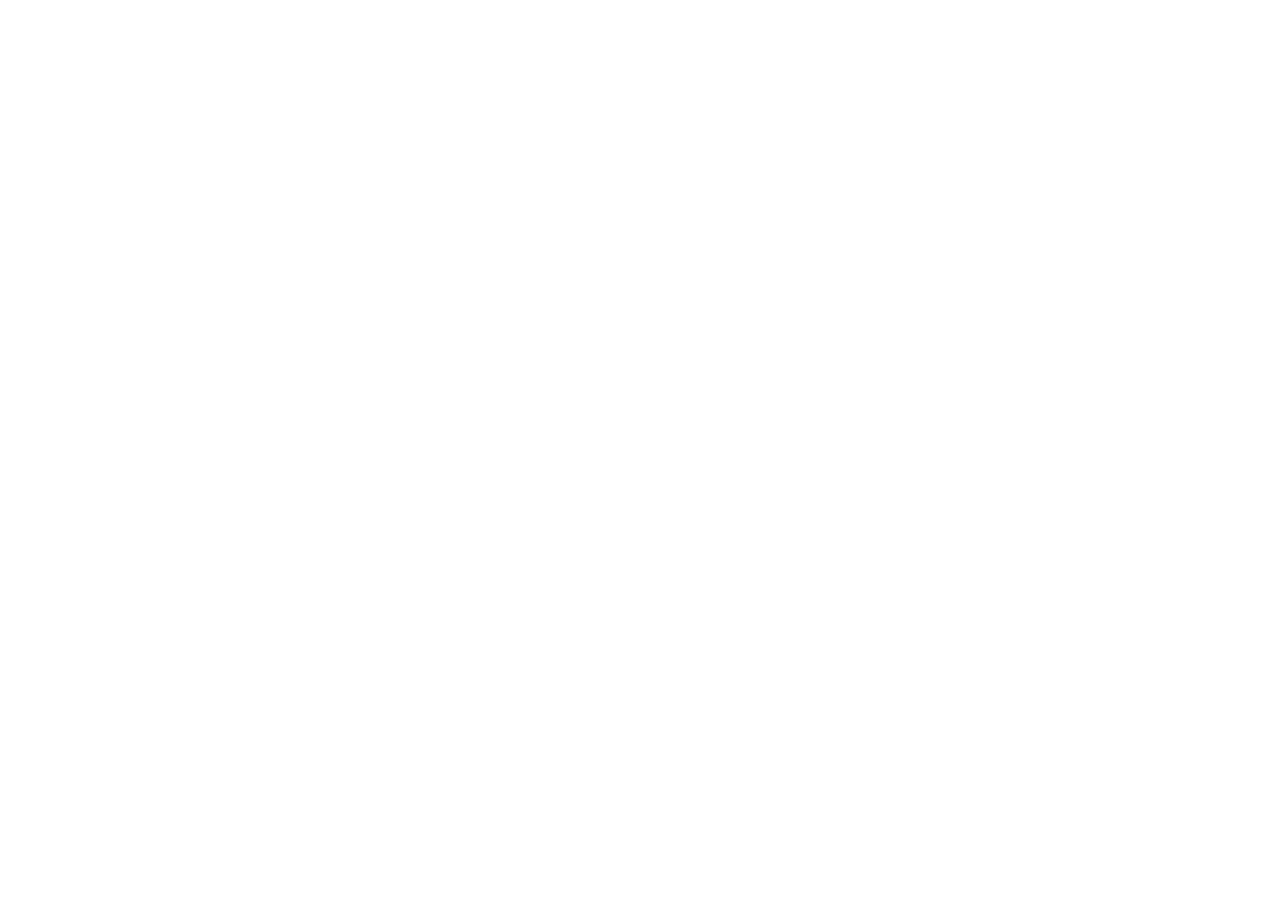
==== index.html @ 332ee427 "first commit" ====
<!DOCTYPE html>
<html lang="pt-BR">
<head>
    <meta charset="UTF-8">
    <meta http-equiv="X-UA-Compatible" content="IE=edge">
    <meta name="viewport" content="width=device-width, initial-scale=1.0">
    <title>Multiverse Spider-Man</title>
</head>
<body>
    
</body>
</html>
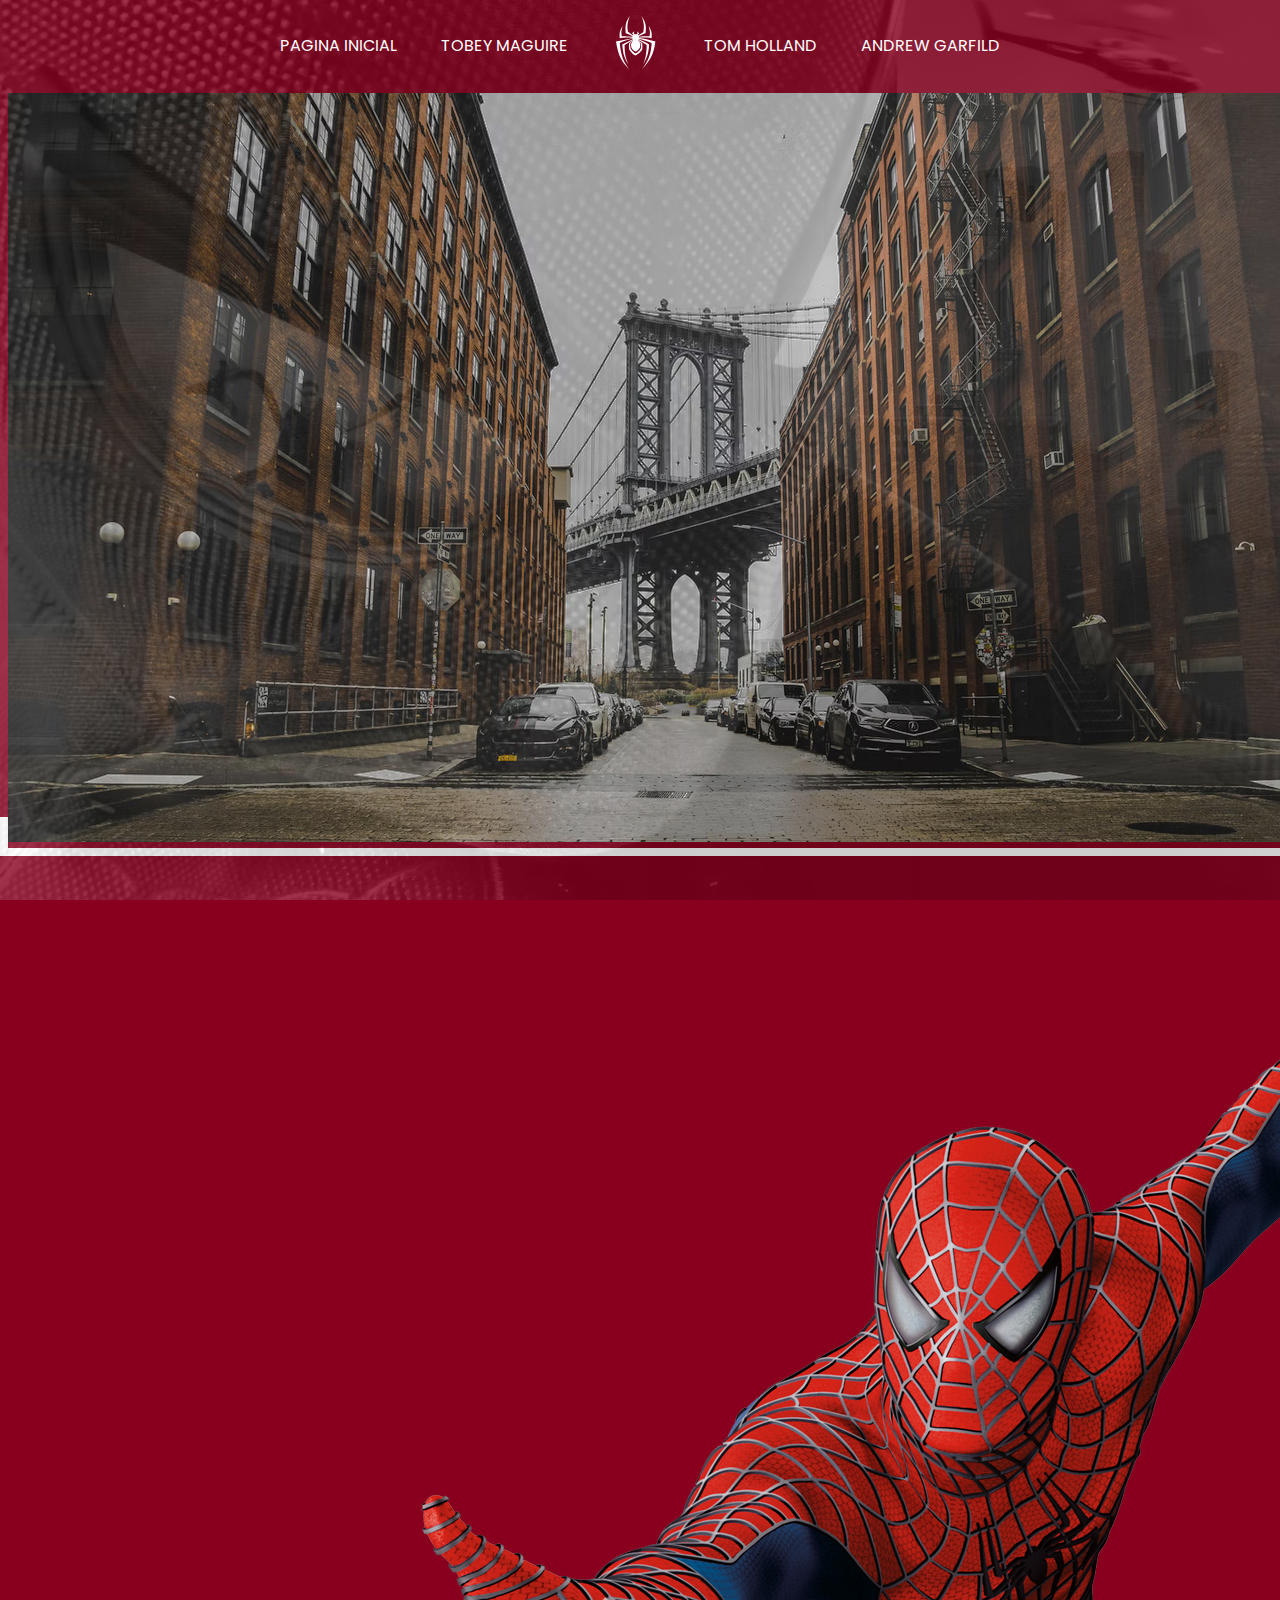
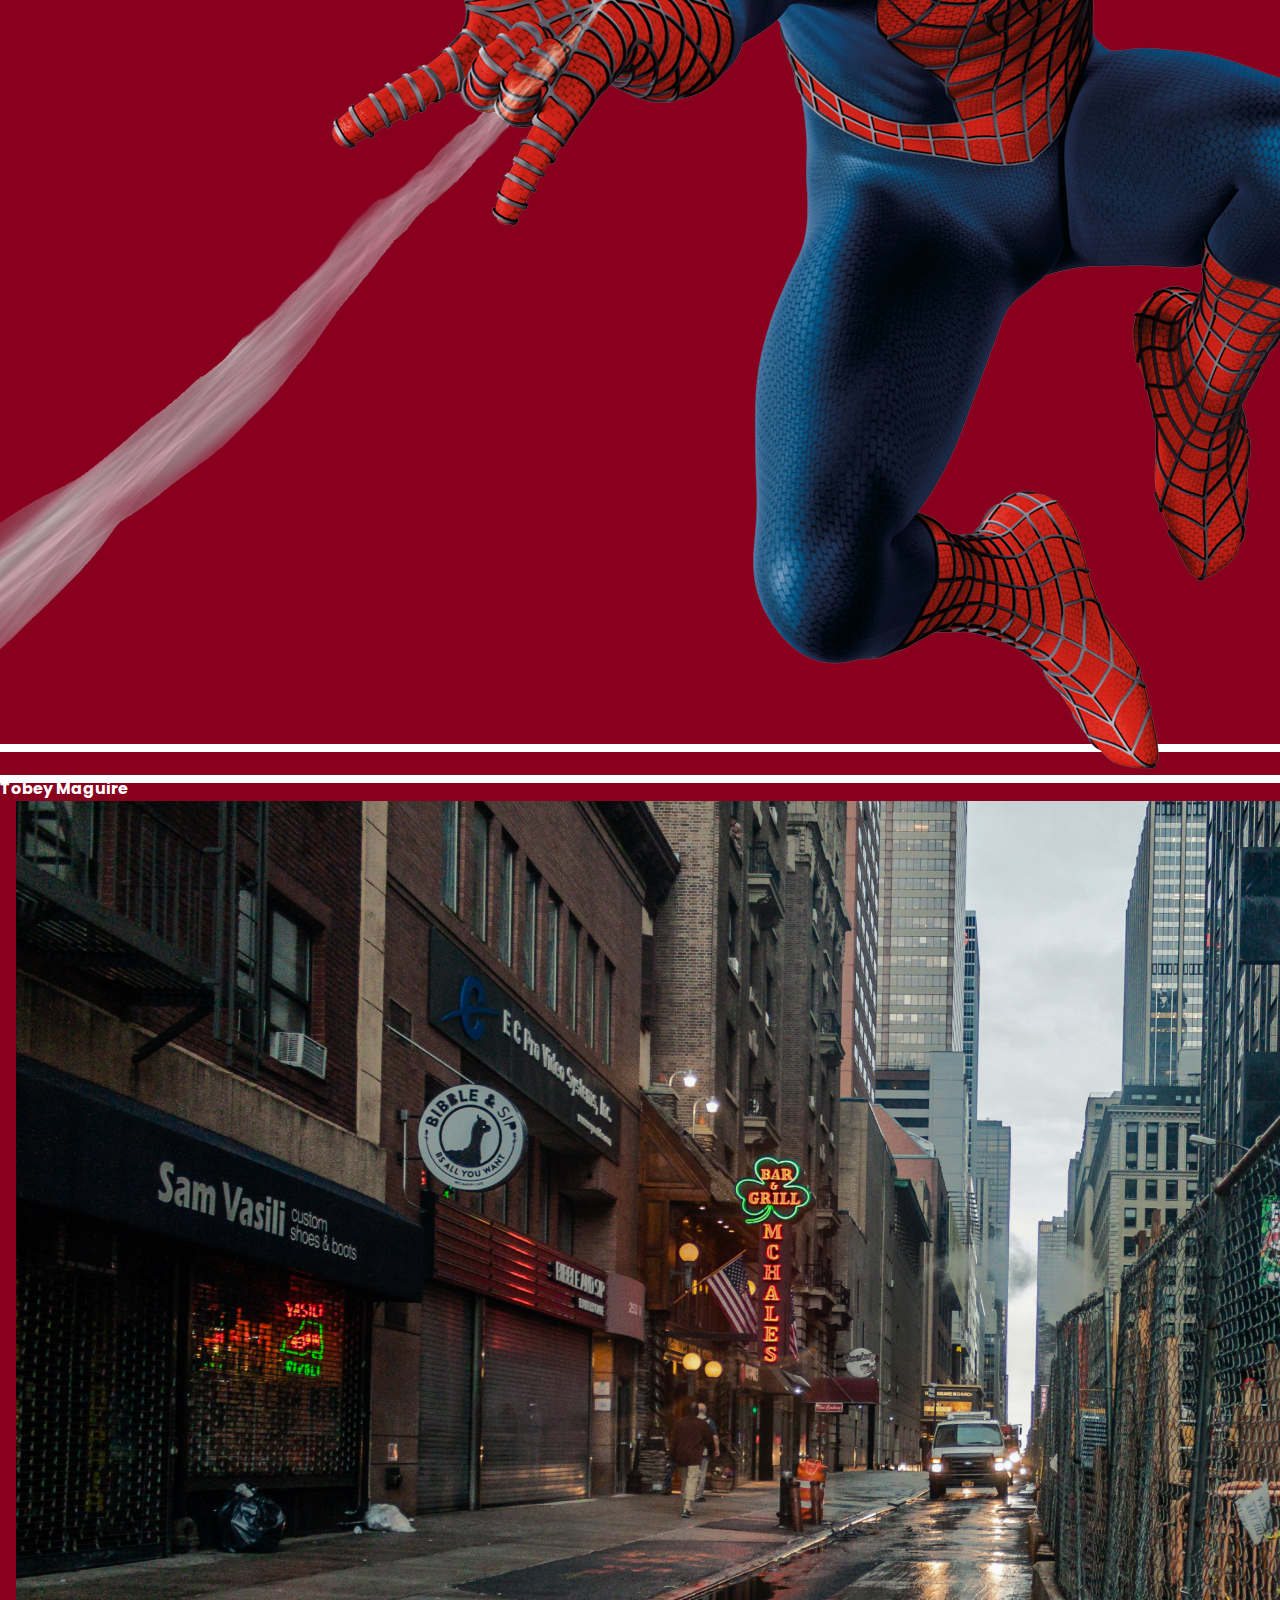
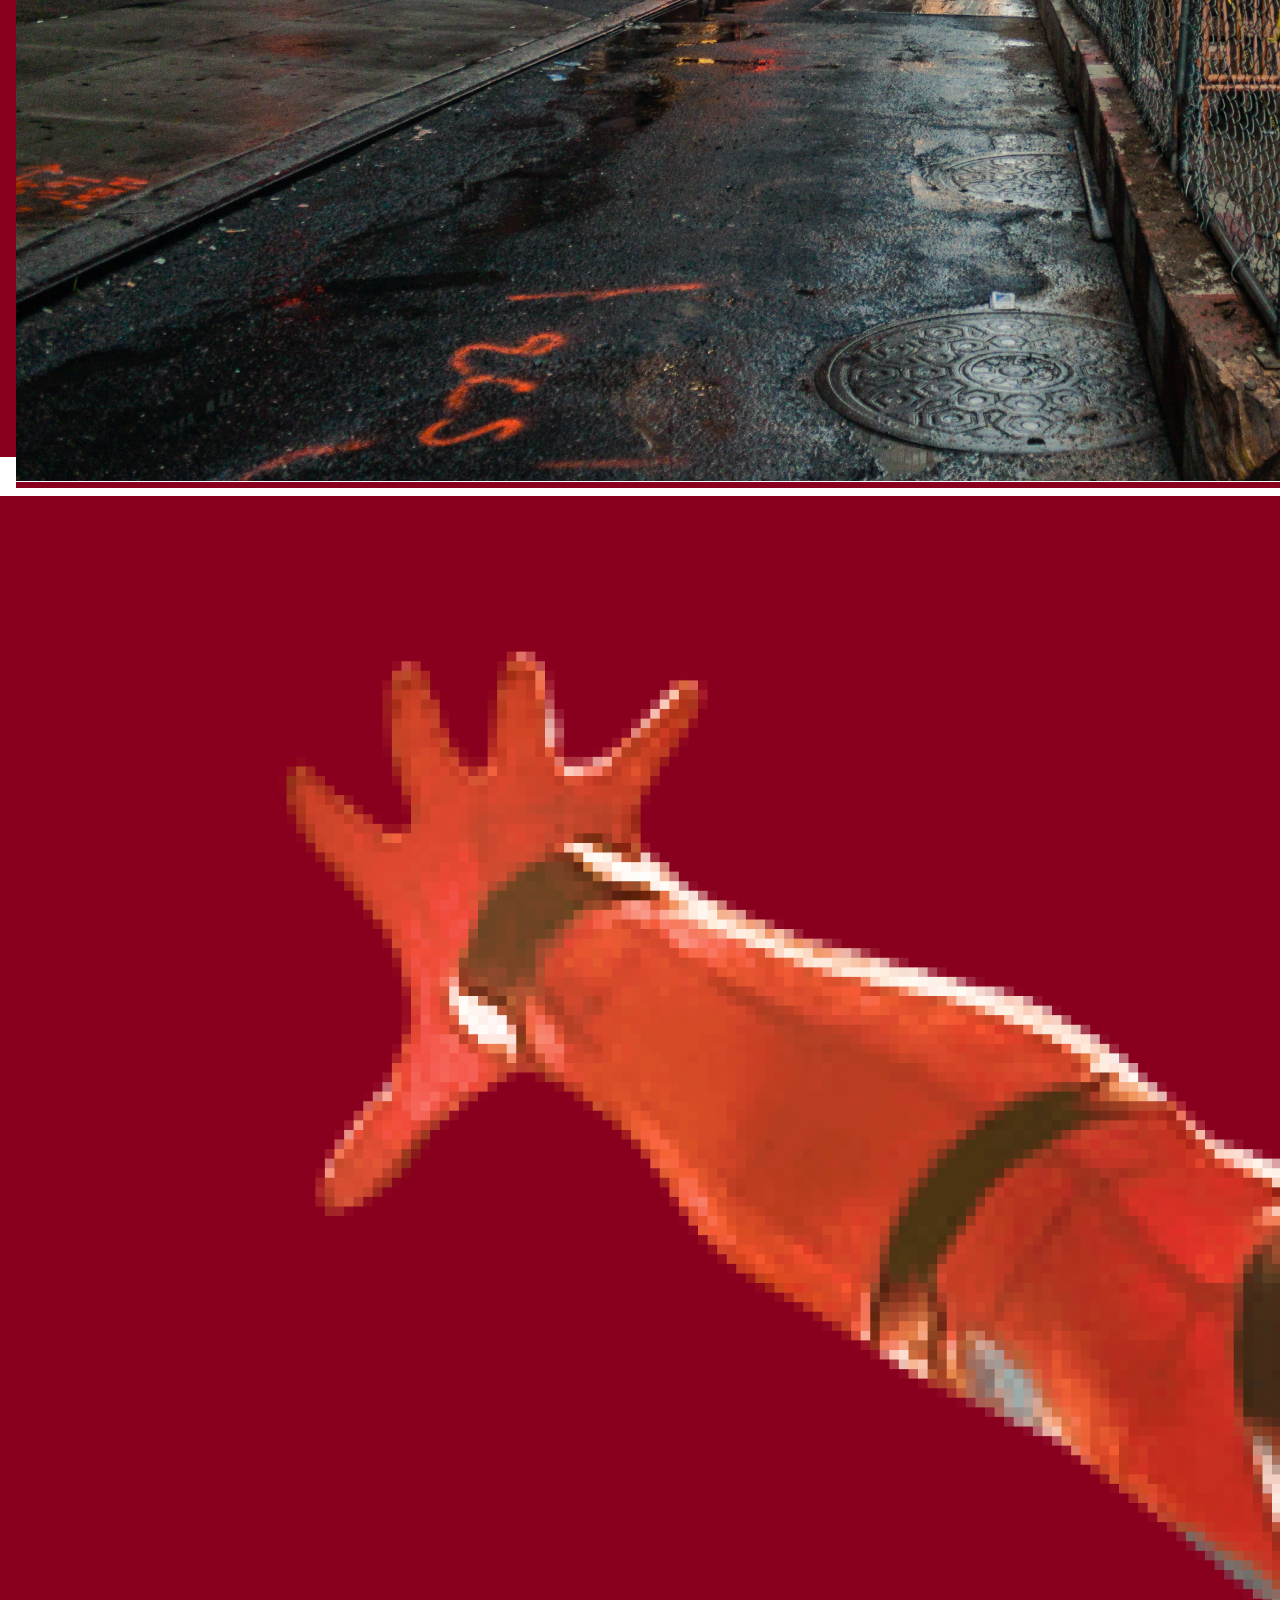
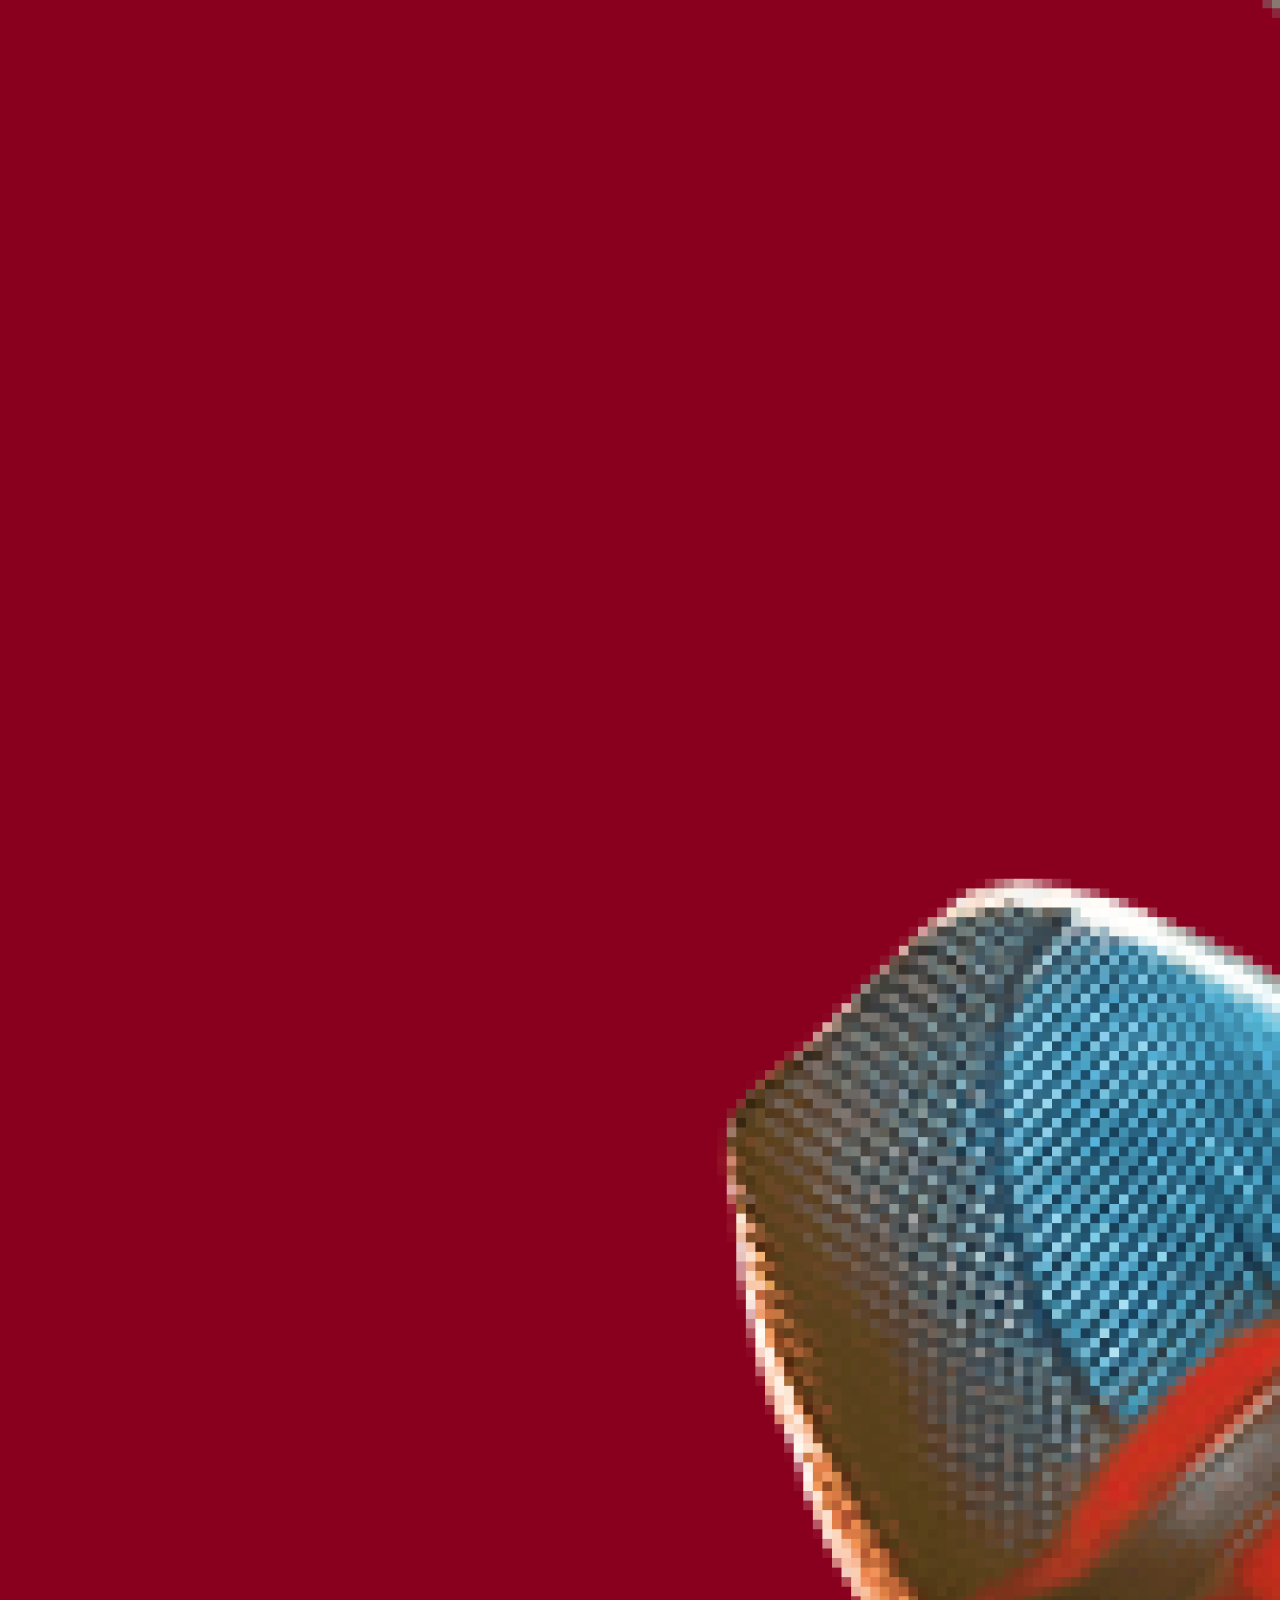
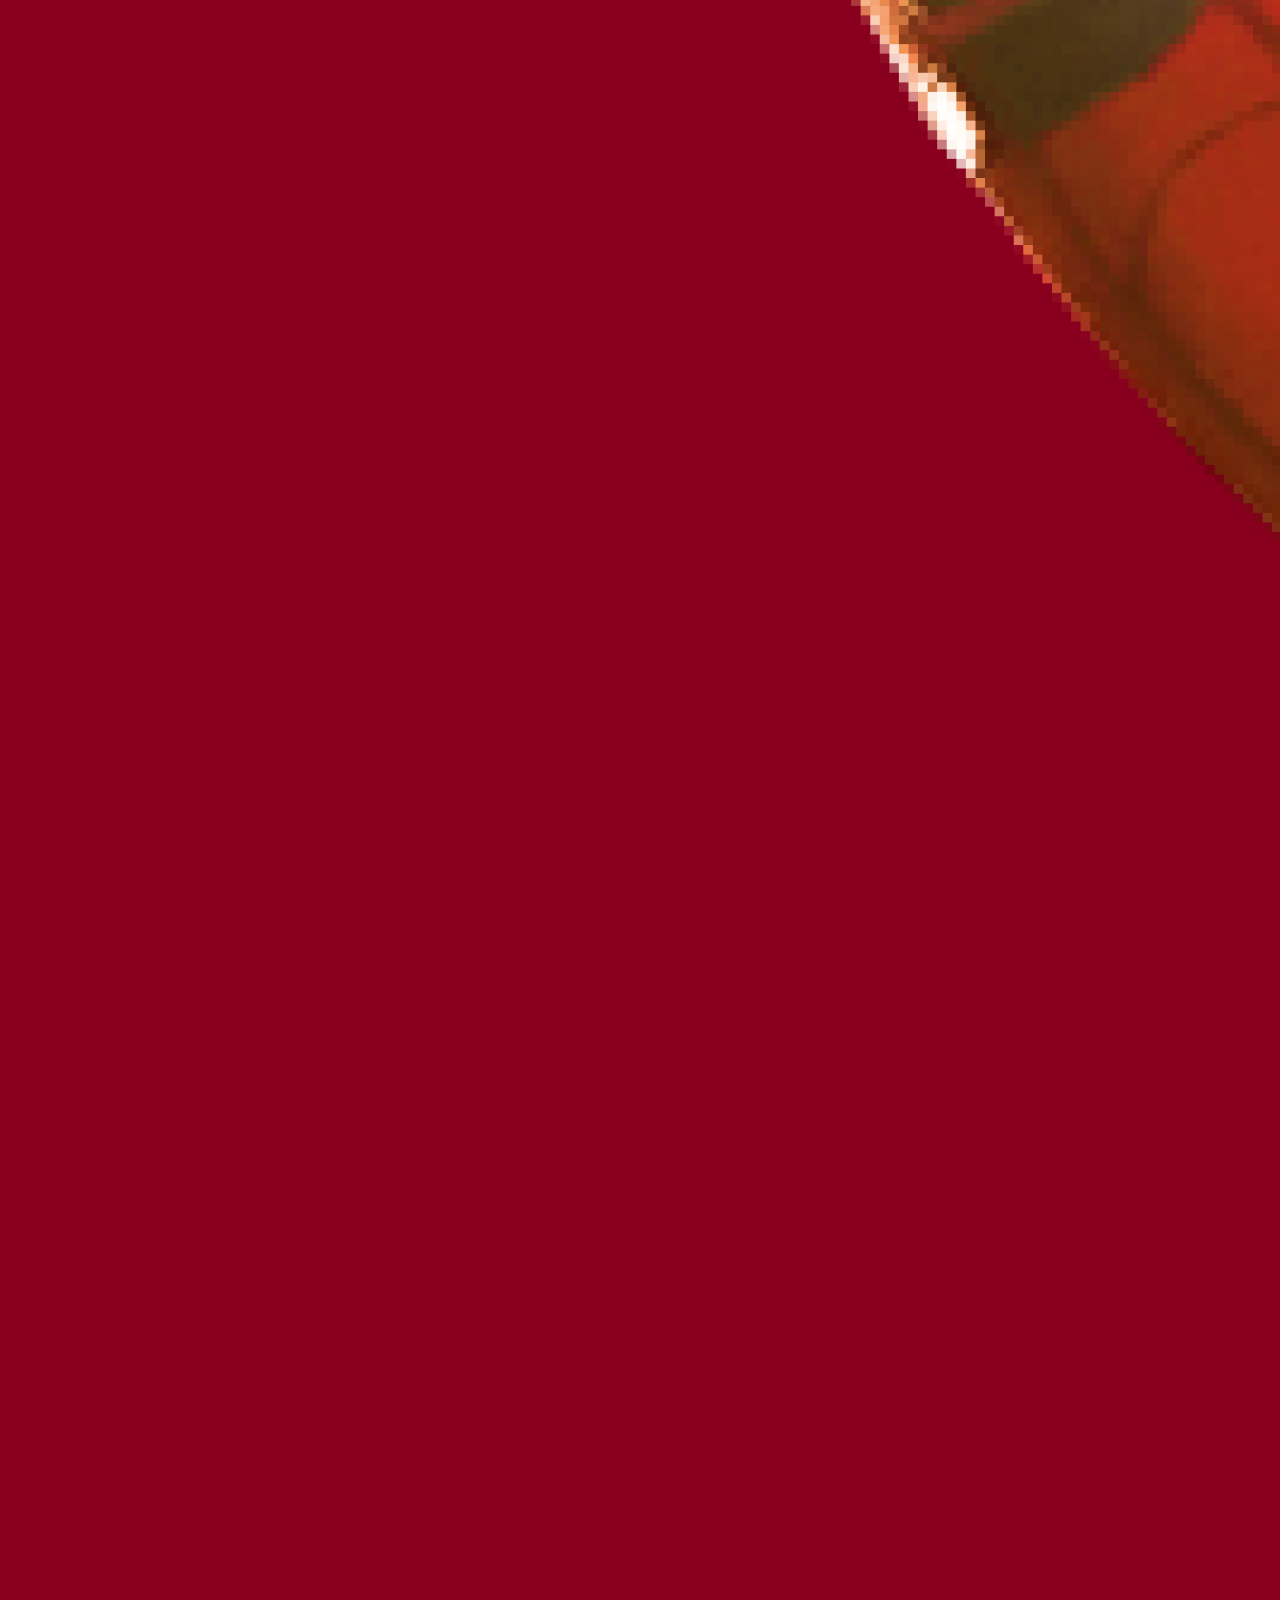
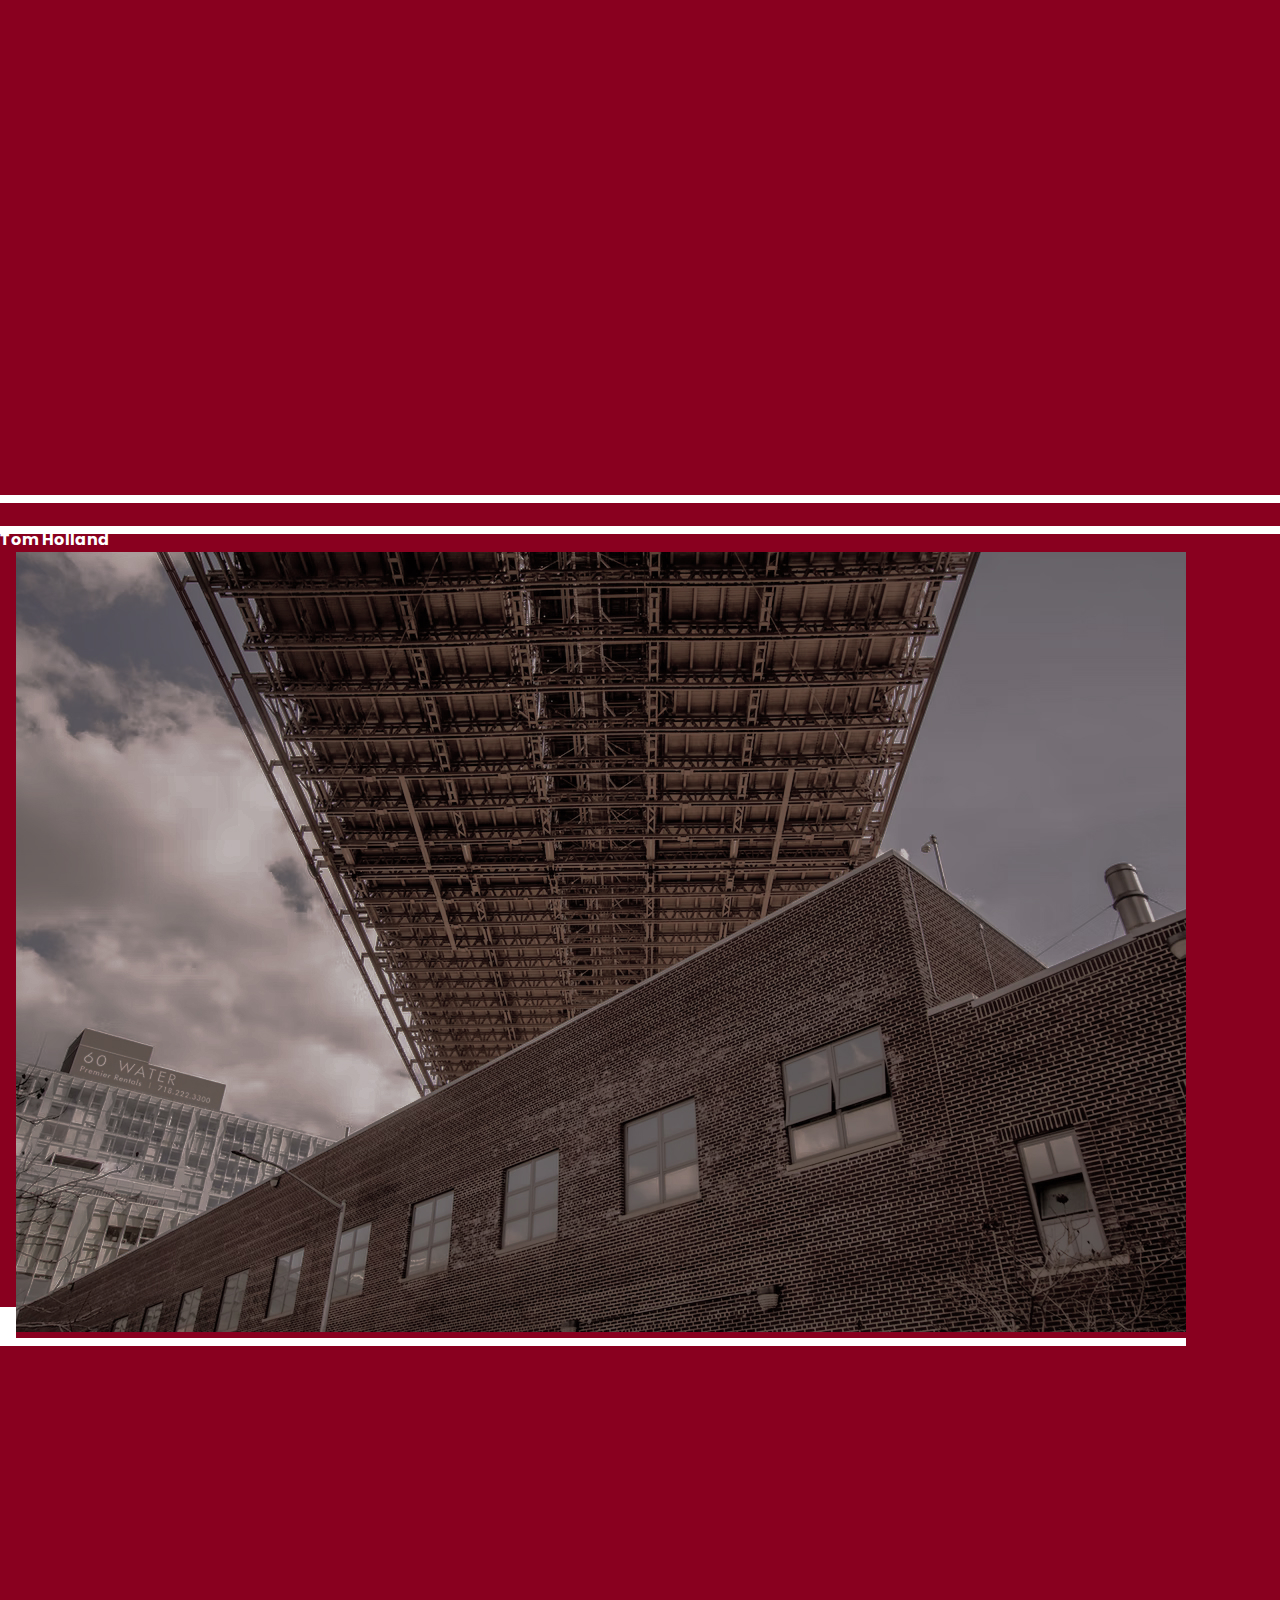
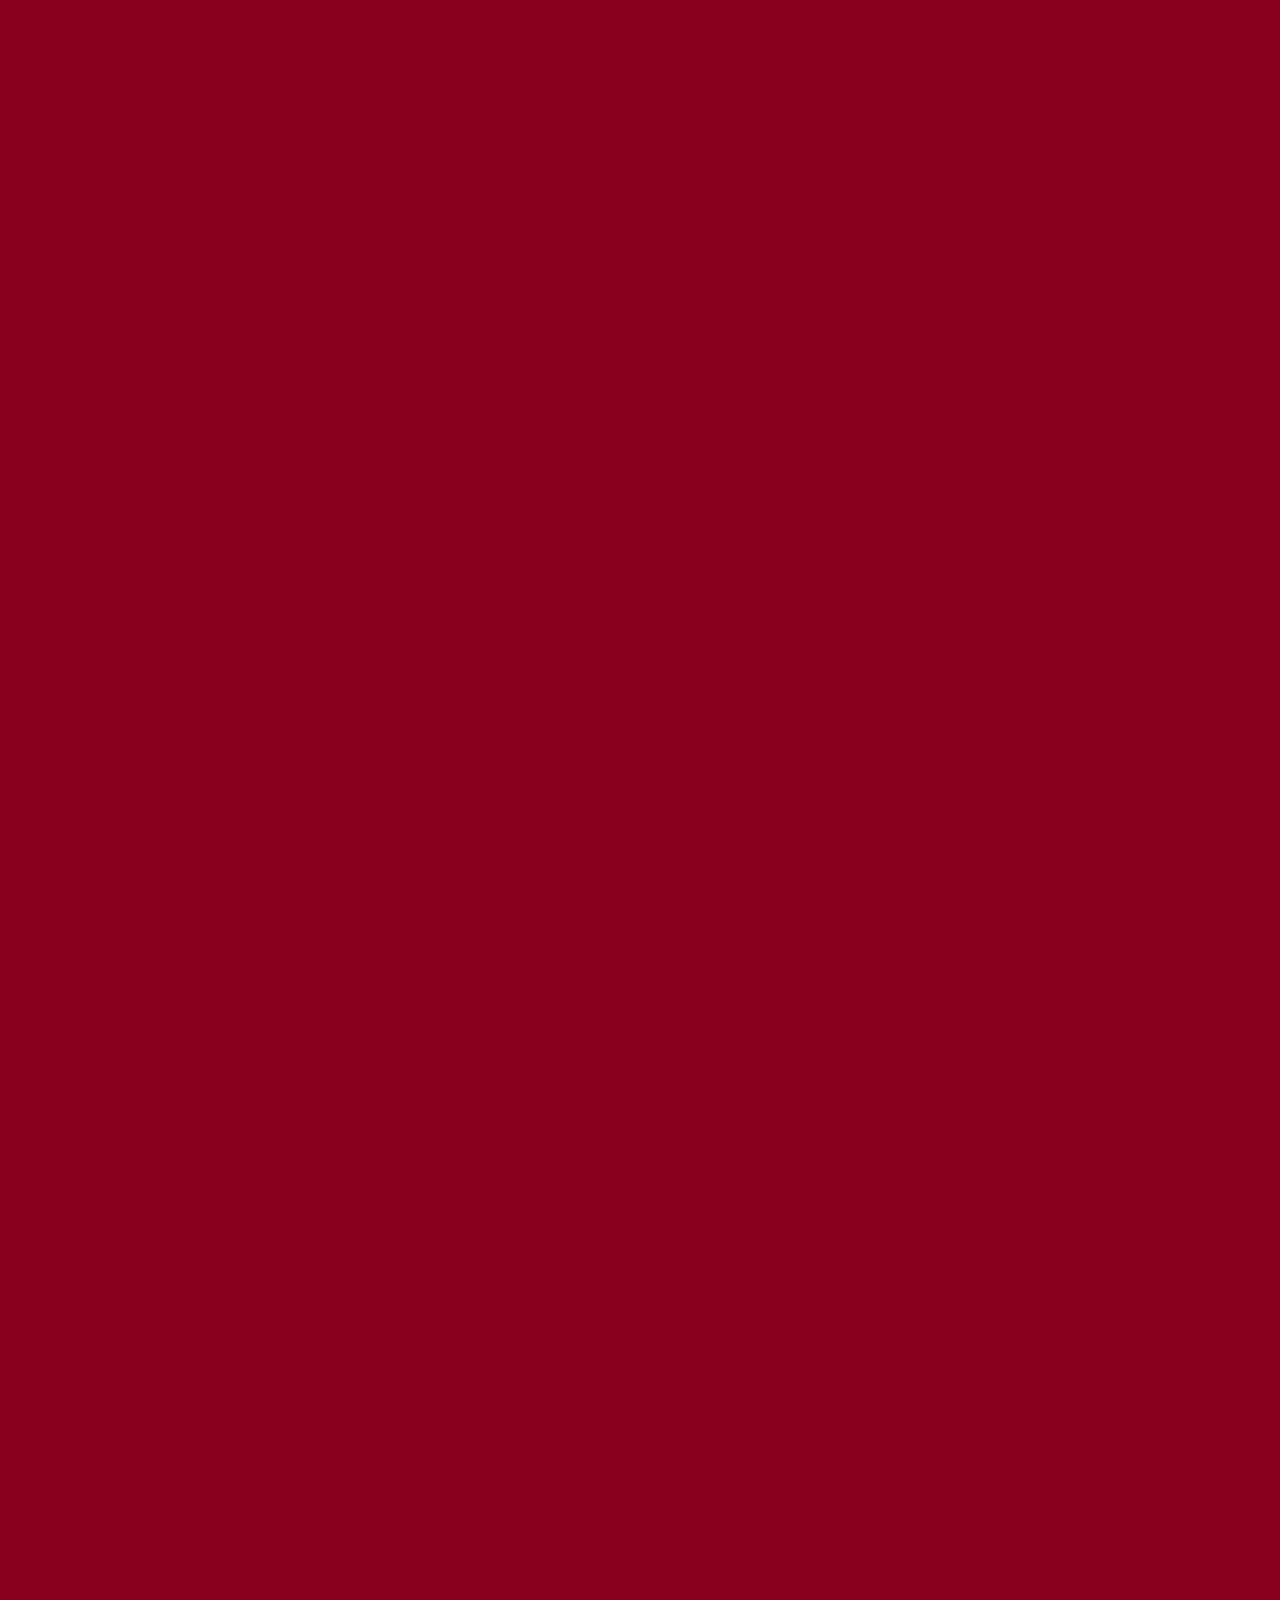
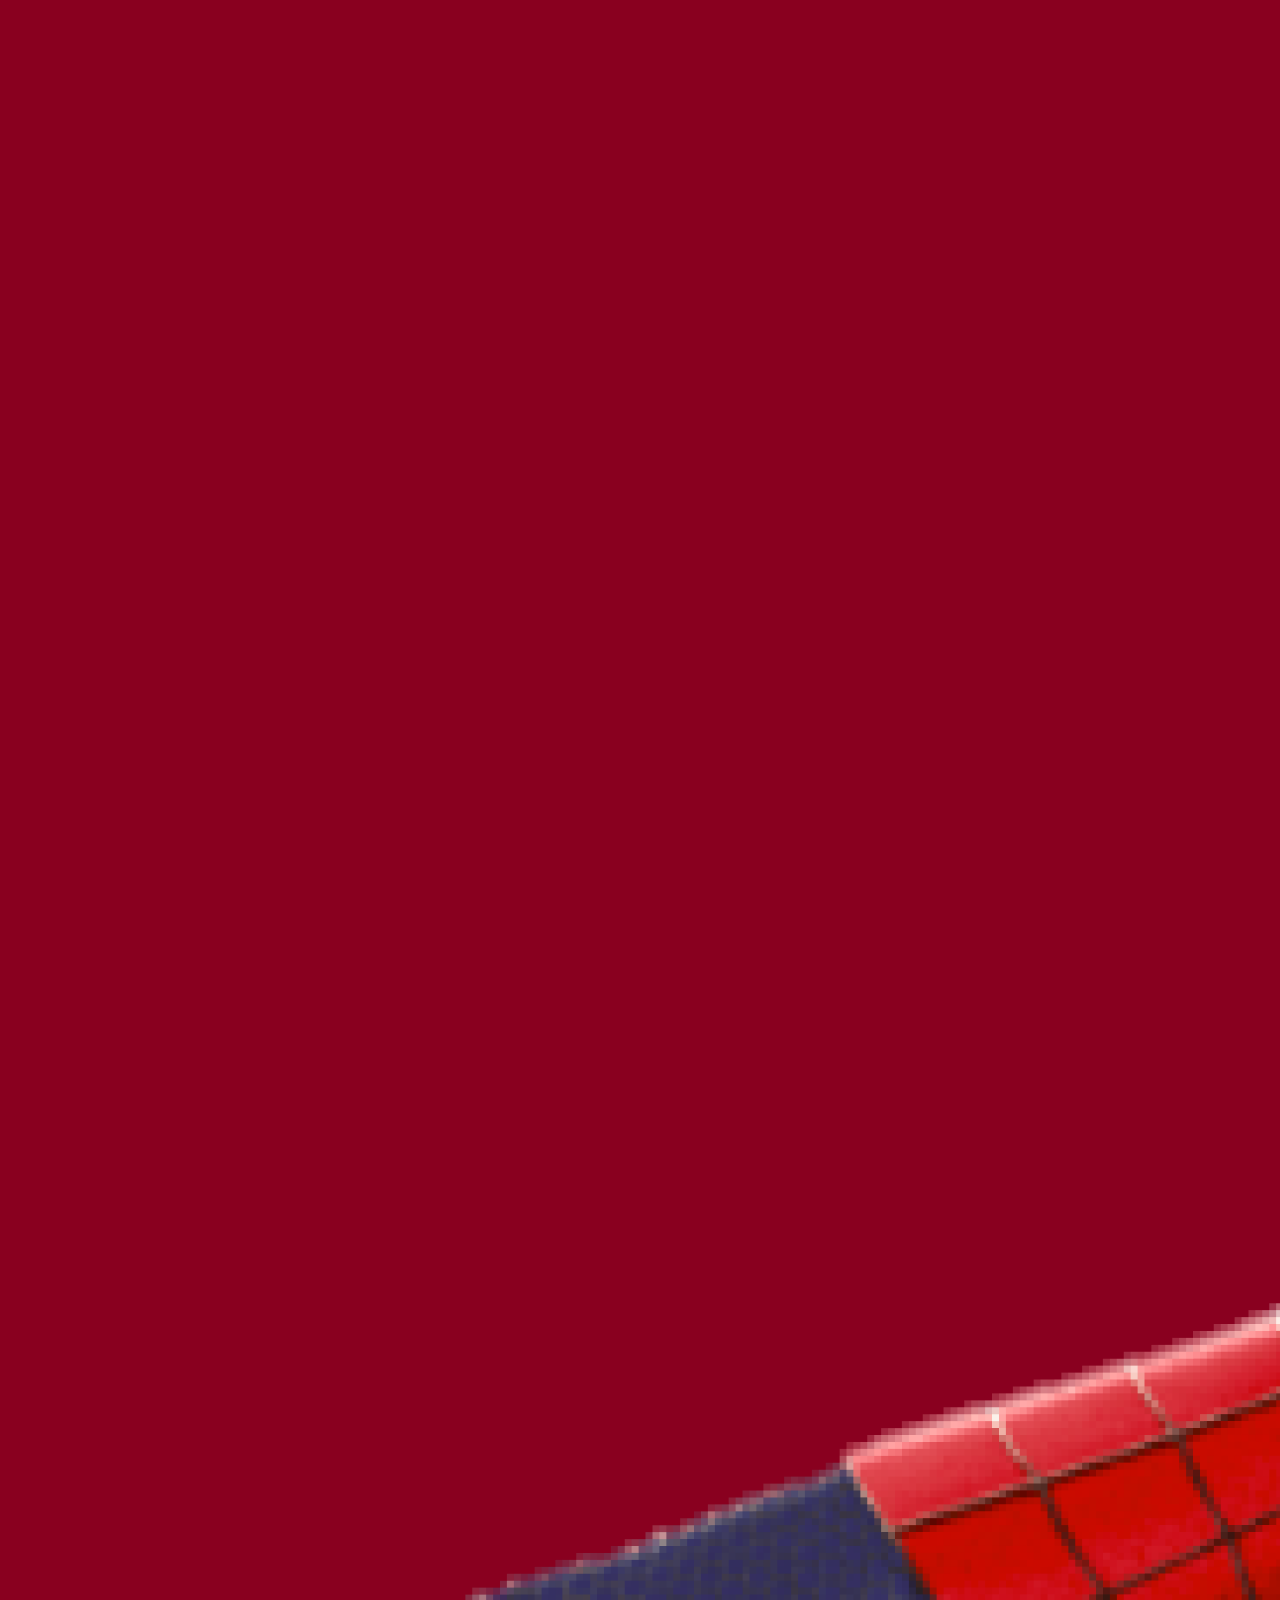
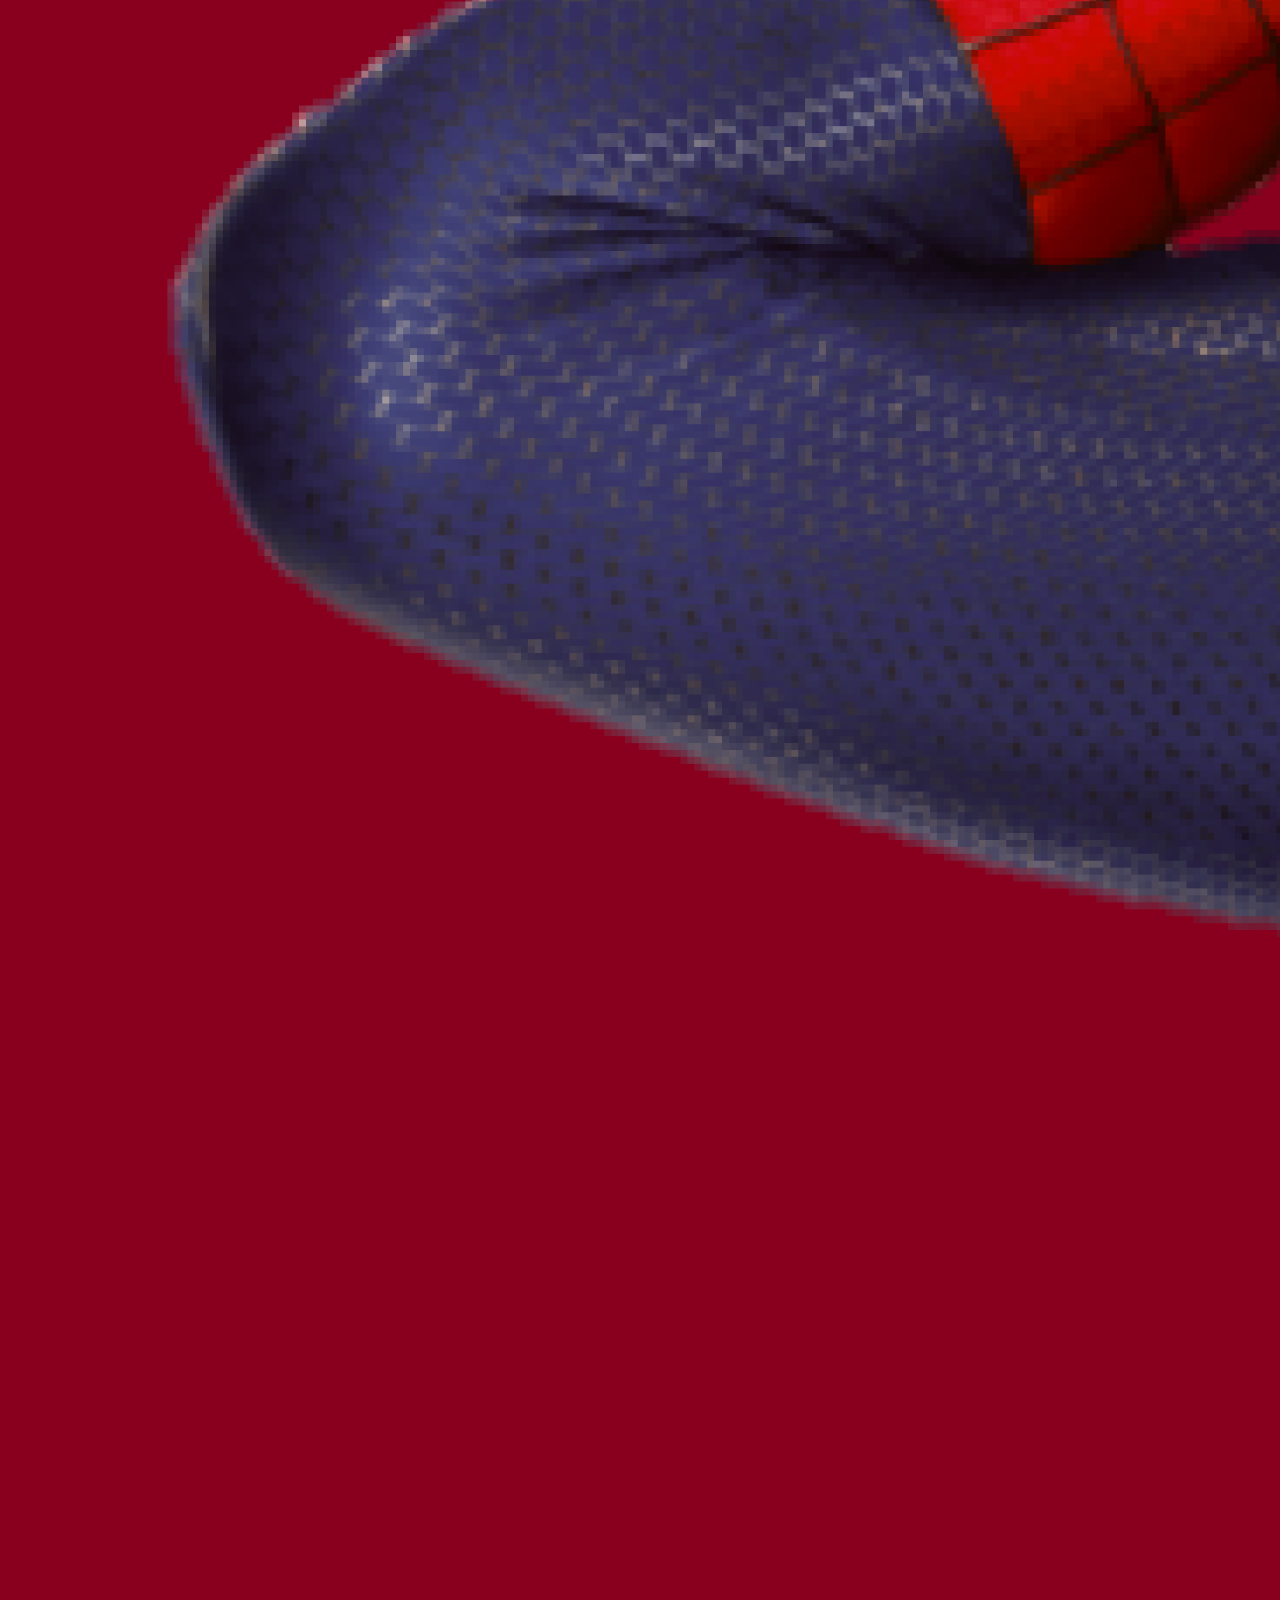
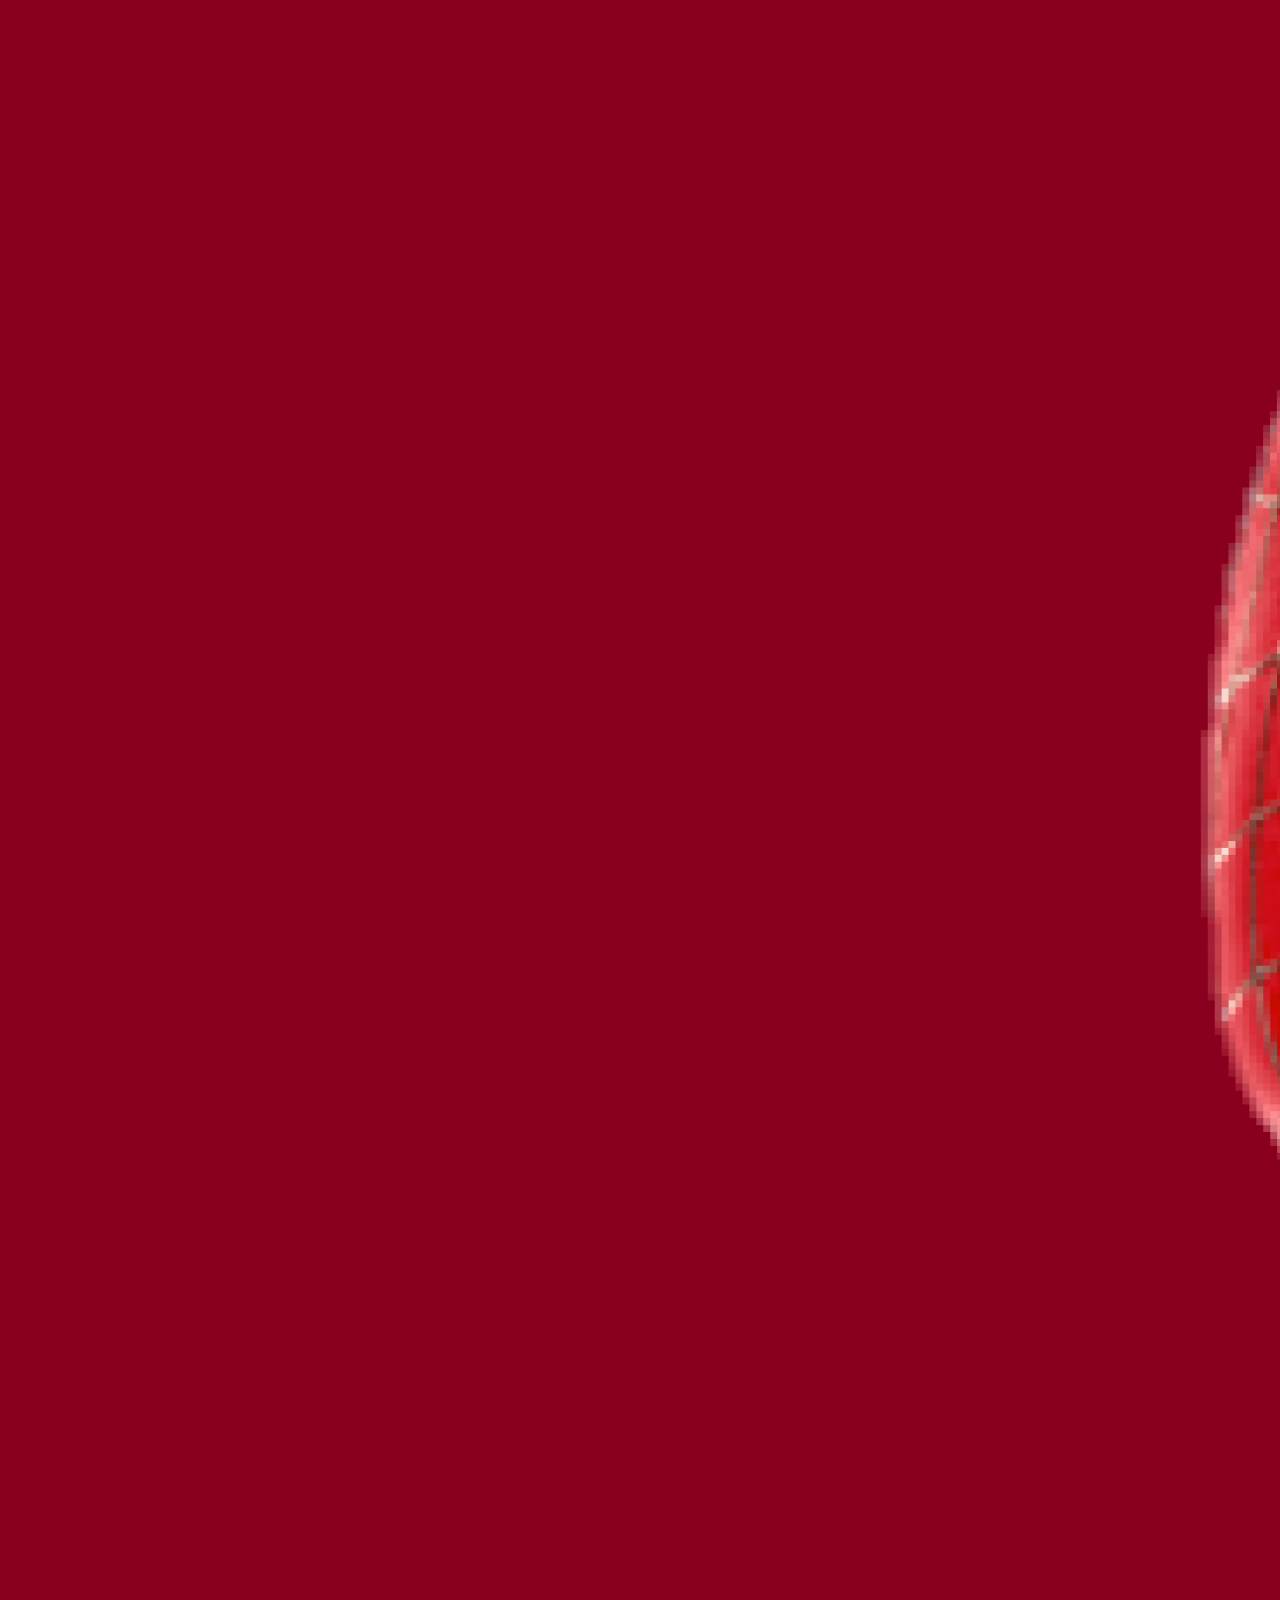
==== commit fede0d08: "init HTML" ====
--- a/index.html
+++ b/index.html
@@ -1,12 +1,38 @@
 <!DOCTYPE html>
 <html lang="pt-BR">
-<head>
-    <meta charset="UTF-8">
-    <meta http-equiv="X-UA-Compatible" content="IE=edge">
-    <meta name="viewport" content="width=device-width, initial-scale=1.0">
+  <head>
+    <meta charset="UTF-8" />
+    <meta http-equiv="X-UA-Compatible" content="IE=edge" />
+    <meta name="viewport" content="width=device-width, initial-scale=1.0" />
+    <link rel="stylesheet" href="./CSS/home-page-styles.css">
     <title>Multiverse Spider-Man</title>
-</head>
-<body>
-    
-</body>
-</html>+  </head>
+  <body>
+    <nav class="s-menu">
+      <ul>
+        <li class="s-menu__item"><a href="/">Pagina Inicial</a></li>
+        <li class="s-menu__item"><a href="#">Tobey Maguire</a></li>
+        <li class="s-menu__icon s-menu__item"><img src="./assets/images/icons/spider.svg" alt="icon spider-man"></li>
+        <li class="s-menu__item"><a href="#">Tom Holland</a></li>
+        <li class="s-menu__item"><a href="#">Andrew Garfild</a></li>
+      </ul>
+    </nav>
+    <div class="s-contaienr">
+        <a href="#" class="s-card">
+            <img src="/assets//images/pic-sm-bg-01.jpg">
+            <img src="/assets//images/spider-man-01.png" alt="Tobey Maguire">
+            <h2 class="s-card-tittle">Tobey Maguire</h2>
+        </a>
+        <a href="#" class="s-card">
+            <img src="/assets//images/pic-sm-bg-02.jpg">
+            <img src="/assets//images/spider-man-02.png" alt="Tobey Maguire">
+            <h2 class="s-card-tittle">Tom Holland</h2>
+        </a>
+        <a href="#" class="s-card">
+            <img src="/assets//images/pic-sm-bg-03.jpg">
+            <img src="/assets//images/spider-man-03.png" alt="Tobey Maguire">
+            <h2 class="s-card-tittle">Andrew Garfild</h2>
+        </a>
+    </div>
+  </body>
+</html>
--- a/CSS/home-page-styles.css
+++ b/CSS/home-page-styles.css
@@ -0,0 +1,50 @@
+@import url('./global.css');
+@import url('./reset.css');
+
+body {
+    background-color: var(--primary-color);
+}
+
+body::before {
+    content: "";
+    background-image: url('/assets/images/spider-man-background.jpg');
+    background-repeat: no-repeat;
+    background-position: center;
+    background-size: cover;
+    width: 100%;
+    height: 100%;
+    position: absolute;
+    opacity: 0.2;
+}
+
+.s-menu {
+    padding: 1rem 0;
+    width: 100%;
+    text-align: center;
+    position: relative;
+}
+
+.s-menu__item {
+    display: inline-block;
+    text-transform: uppercase;
+    margin: 0 1.25rem;
+}
+
+.s-menu__icon {
+    width: 2.5rem;
+    margin: 0 1.5rem;
+    vertical-align: middle;
+}
+
+.s-container {
+    position: relative;
+    display: flex;
+    align-items: center;
+    justify-content: space-evenly;   
+}
+
+.s-card {
+    border: 0.5rem solid #FFFFFF;
+    width: calc(100% / 3 - 8%);
+    height: 70vh;
+}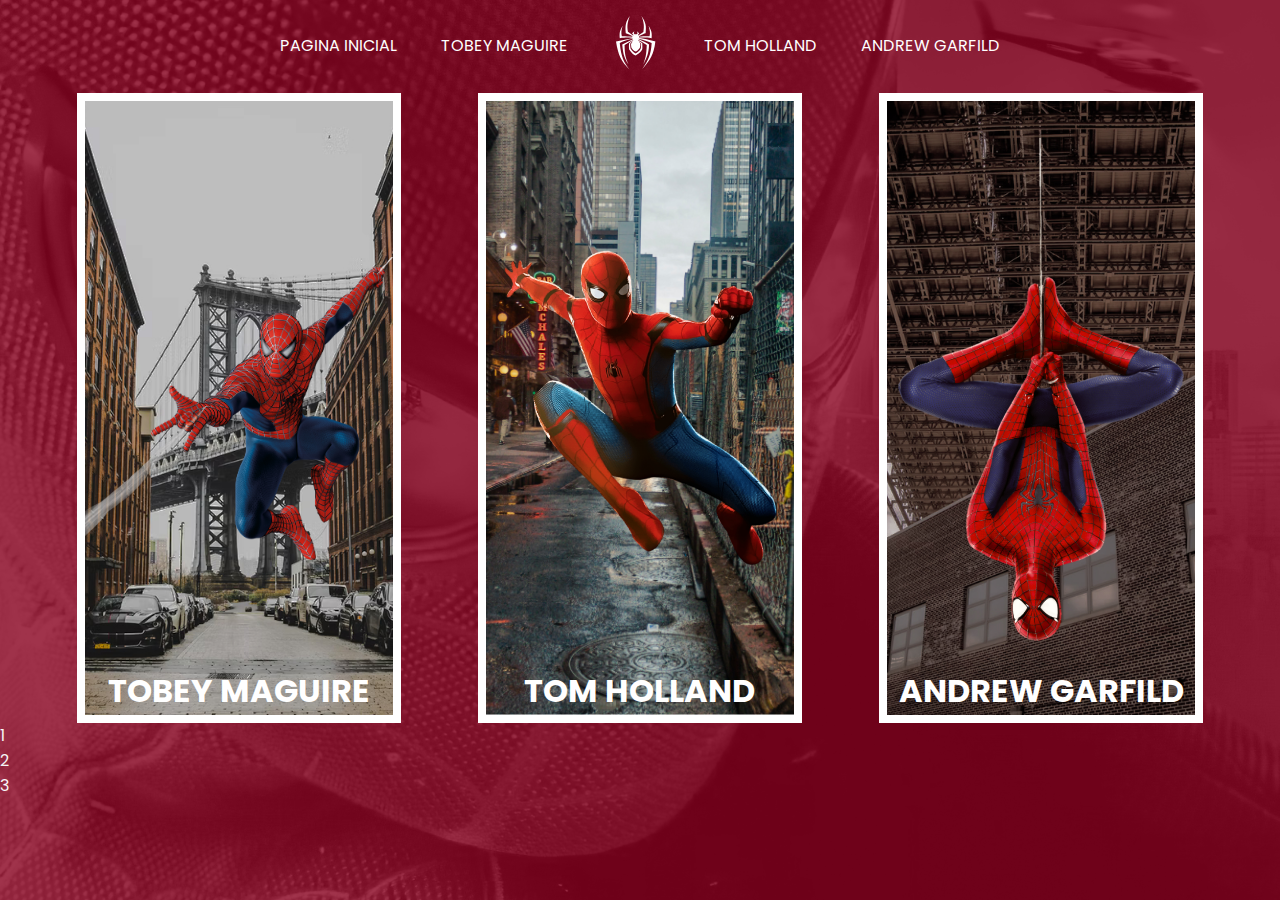
==== commit 3ed4f062: "created cards" ====
--- a/index.html
+++ b/index.html
@@ -12,27 +12,40 @@
       <ul>
         <li class="s-menu__item"><a href="/">Pagina Inicial</a></li>
         <li class="s-menu__item"><a href="#">Tobey Maguire</a></li>
-        <li class="s-menu__icon s-menu__item"><img src="./assets/images/icons/spider.svg" alt="icon spider-man"></li>
+        <li class="s-menu__item s-menu__icon"><img src="./assets/images/icons/spider.svg" alt="icon spider-man"></li>
         <li class="s-menu__item"><a href="#">Tom Holland</a></li>
         <li class="s-menu__item"><a href="#">Andrew Garfild</a></li>
       </ul>
     </nav>
-    <div class="s-contaienr">
+    <div class="s-container">
         <a href="#" class="s-card">
-            <img src="/assets//images/pic-sm-bg-01.jpg">
-            <img src="/assets//images/spider-man-01.png" alt="Tobey Maguire">
-            <h2 class="s-card-tittle">Tobey Maguire</h2>
+            <img src="/assets/images/pic-sm-bg-01.jpg" class="s-card__background">
+            <img src="/assets/images/spider-man-01.png" class="s-card__image" alt="Tobey Maguire">
+            <h2 class="s-card__title">Tobey Maguire</h2>
         </a>
         <a href="#" class="s-card">
-            <img src="/assets//images/pic-sm-bg-02.jpg">
-            <img src="/assets//images/spider-man-02.png" alt="Tobey Maguire">
-            <h2 class="s-card-tittle">Tom Holland</h2>
+            <img src="/assets/images/pic-sm-bg-02.jpg" class="s-card__background">
+            <img src="/assets/images/spider-man-02.png" class="s-card__image" alt="Tobey Maguire">
+            <h2 class="s-card__title">Tom Holland</h2>
         </a>
         <a href="#" class="s-card">
-            <img src="/assets//images/pic-sm-bg-03.jpg">
-            <img src="/assets//images/spider-man-03.png" alt="Tobey Maguire">
-            <h2 class="s-card-tittle">Andrew Garfild</h2>
+            <img src="/assets/images/pic-sm-bg-03.jpg" class="s-card__background">
+            <img src="/assets/images/spider-man-03.png" class="s-card__image" alt="Tobey Maguire">
+            <h2 class="s-card__title">Andrew Garfild</h2>
         </a>
+    </div>
+     
+    <div class="s-controller">
+      <div class="s-controler__button">
+        1
+      </div>
+      <div class="s-controler__button">
+        2
+      </div>
+      <div class="s-controler__button">
+        3
+      </div>
+      <div class="s-controller__line"></div>
     </div>
   </body>
 </html>
--- a/CSS/home-page-styles.css
+++ b/CSS/home-page-styles.css
@@ -47,4 +47,29 @@
     border: 0.5rem solid #FFFFFF;
     width: calc(100% / 3 - 8%);
     height: 70vh;
+    position: relative;
+}
+
+.s-card__background {
+    width: 100%;
+    height: 100%;
+    object-fit: cover;
+    position: absolute;
+    opacity: 1;
+}
+
+.s-card__image {
+    width: 100%;
+    height: 100%;
+    object-fit: contain;
+    position: relative;
+}
+
+.s-card__title {
+    font-size: 2rem;
+    text-transform: uppercase;
+    text-align: center;
+    position: absolute;
+    width: 100%;
+    bottom: 0;
 }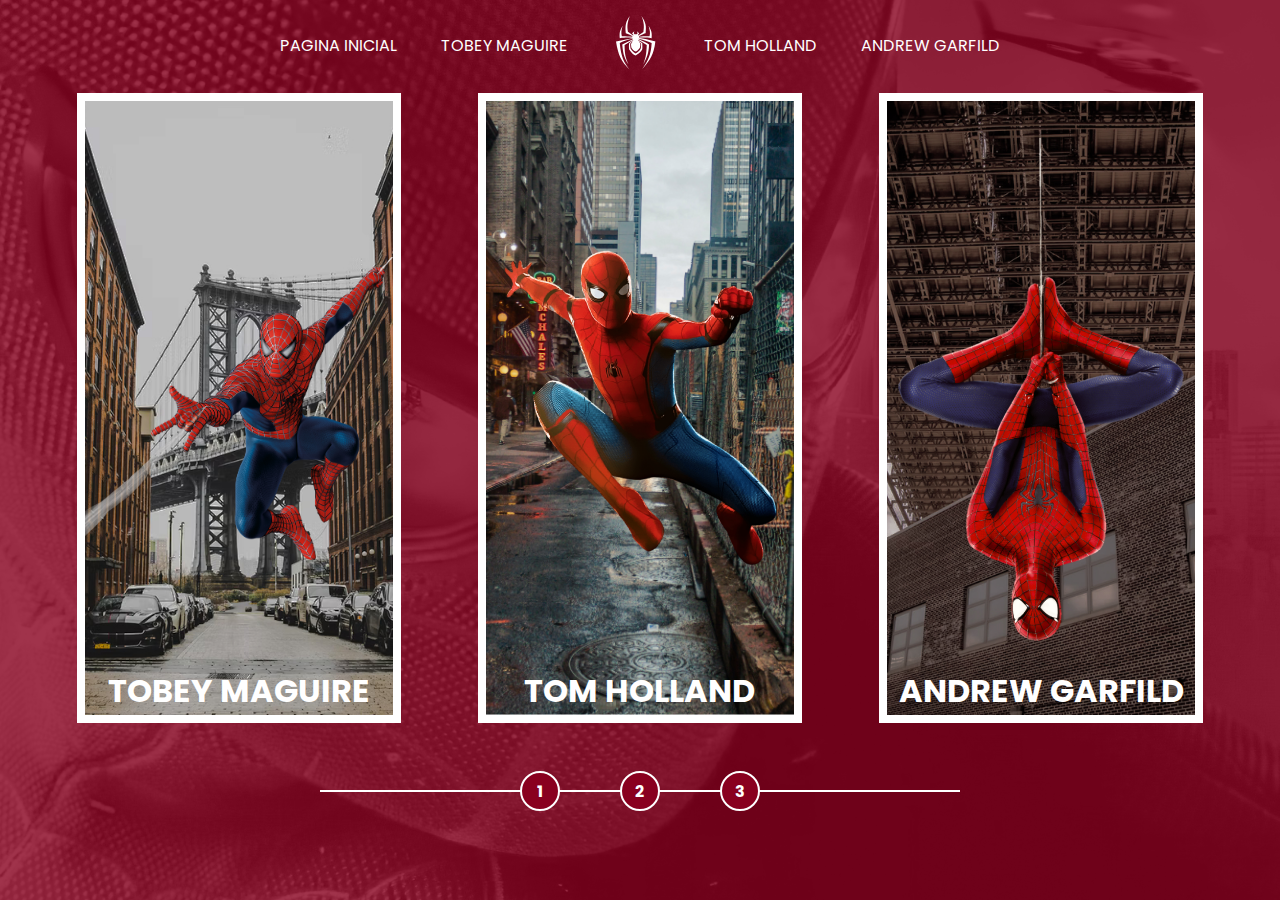
==== commit 5308a88e: "carrosel CSS" ====
--- a/index.html
+++ b/index.html
@@ -36,13 +36,13 @@
     </div>
      
     <div class="s-controller">
-      <div class="s-controler__button">
+      <div class="s-controller__button">
         1
       </div>
-      <div class="s-controler__button">
+      <div class="s-controller__button">
         2
       </div>
-      <div class="s-controler__button">
+      <div class="s-controller__button">
         3
       </div>
       <div class="s-controller__line"></div>
--- a/CSS/home-page-styles.css
+++ b/CSS/home-page-styles.css
@@ -72,4 +72,44 @@
     position: absolute;
     width: 100%;
     bottom: 0;
+}
+
+.s-controller {
+    position: relative;
+    display: flex;
+    justify-content: center;
+    align-items: center;
+    margin-top: 3rem;
+}
+
+.s-controller__button {
+    display: flex;
+    align-items: center;
+    justify-content: center;
+    width: 2.5rem;
+    height: 2.5rem;
+    border: 2px solid #ffffff;
+    border-radius: 50%;
+    background-color: var(--primary-color);
+    text-align: center;
+    font-size: 1rem;
+    font-weight: bold;
+    cursor: pointer;
+    z-index: 1;
+    transition: transform 0.2s ease-in-out;
+}
+
+.s-controller__button:nth-child(2) {
+    margin: 0 3.75rem;
+}
+
+.s-controller__button:hover {
+    transform: scale(1.1);
+}
+
+.s-controller__line {
+    background-color: #ffffff;
+    width: 50%;
+    height: 2px;
+    position: absolute;
 }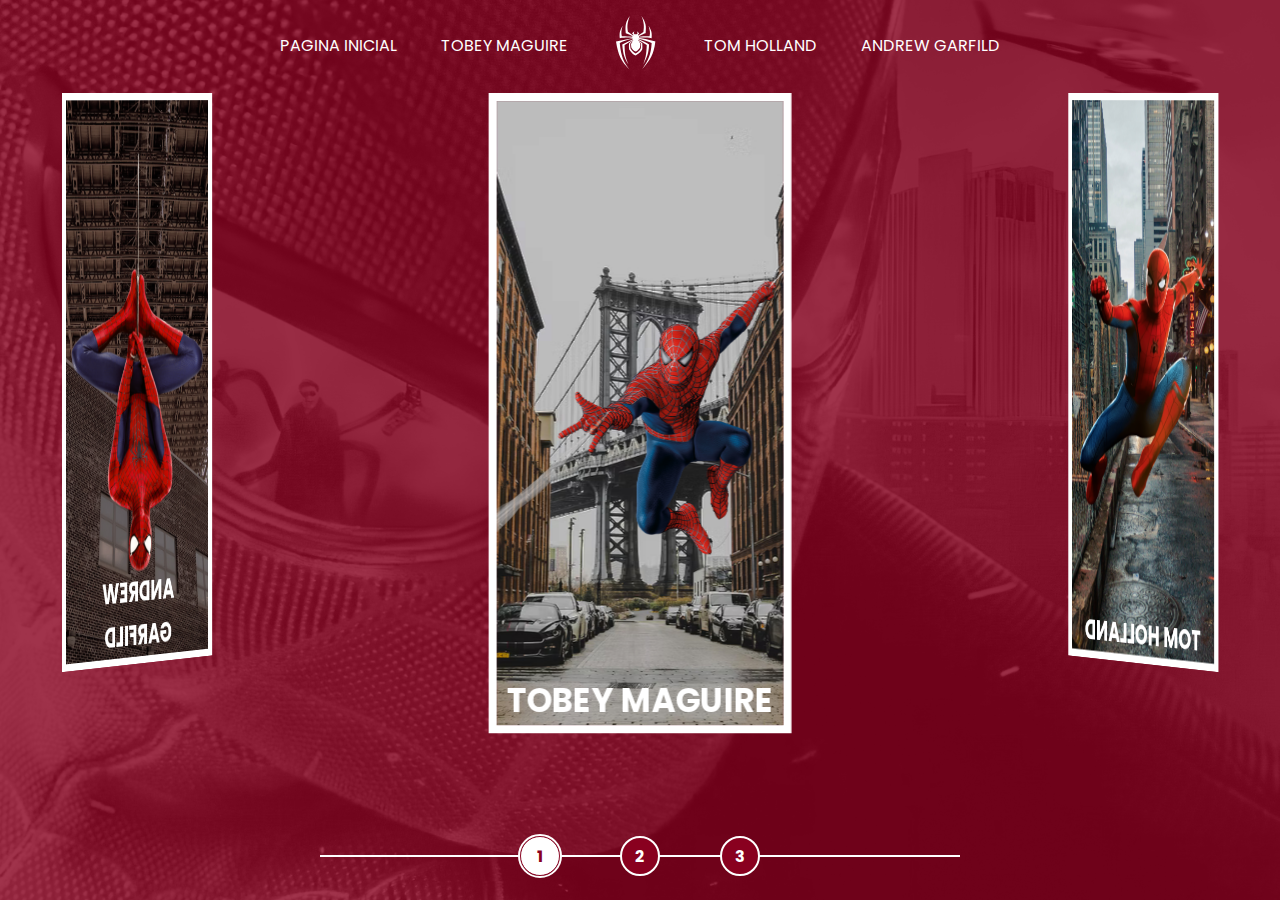
==== commit 6b18c77e: "project semi-concluid" ====
--- a/index.html
+++ b/index.html
@@ -4,48 +4,89 @@
     <meta charset="UTF-8" />
     <meta http-equiv="X-UA-Compatible" content="IE=edge" />
     <meta name="viewport" content="width=device-width, initial-scale=1.0" />
-    <link rel="stylesheet" href="./CSS/home-page-styles.css">
+    <link rel="stylesheet" href="./CSS/home-page-styles.css" />
+    <script src="./JS/card-hover-animation.js"></script>
+    <link
+      rel="icon"
+      type="image/x-icon"
+      href="./assets/images/icons/spider.svg"
+    />
     <title>Multiverse Spider-Man</title>
   </head>
   <body>
     <nav class="s-menu">
       <ul>
         <li class="s-menu__item"><a href="/">Pagina Inicial</a></li>
-        <li class="s-menu__item"><a href="#">Tobey Maguire</a></li>
-        <li class="s-menu__item s-menu__icon"><img src="./assets/images/icons/spider.svg" alt="icon spider-man"></li>
-        <li class="s-menu__item"><a href="#">Tom Holland</a></li>
-        <li class="s-menu__item"><a href="#">Andrew Garfild</a></li>
+        <li class="s-menu__item">
+          <a href="./pages/tobey-maguire/movie-1/tobey-spider1.html"
+            >Tobey Maguire</a
+          >
+        </li>
+        <li class="s-menu__item s-menu__icon">
+          <img src="./assets/images/icons/spider.svg" alt="icon spider-man" />
+        </li>
+        <li class="s-menu__item">
+          <a href="./pages/tom-holland/movie-1/tom-spider1.html">Tom Holland</a>
+        </li>
+        <li class="s-menu__item">
+          <a href="./pages/andrew-garfild/movie-1/andrew-spider1.html"
+            >Andrew Garfild</a
+          >
+        </li>
       </ul>
     </nav>
     <div class="s-container">
-        <a href="#" class="s-card">
-            <img src="/assets/images/pic-sm-bg-01.jpg" class="s-card__background">
-            <img src="/assets/images/spider-man-01.png" class="s-card__image" alt="Tobey Maguire">
-            <h2 class="s-card__title">Tobey Maguire</h2>
-        </a>
-        <a href="#" class="s-card">
-            <img src="/assets/images/pic-sm-bg-02.jpg" class="s-card__background">
-            <img src="/assets/images/spider-man-02.png" class="s-card__image" alt="Tobey Maguire">
-            <h2 class="s-card__title">Tom Holland</h2>
-        </a>
-        <a href="#" class="s-card">
-            <img src="/assets/images/pic-sm-bg-03.jpg" class="s-card__background">
-            <img src="/assets/images/spider-man-03.png" class="s-card__image" alt="Tobey Maguire">
-            <h2 class="s-card__title">Andrew Garfild</h2>
-        </a>
+      <div class="s-card-carousel" style="transform: translateZ(-40vw) rotateY(0deg);">
+        <a
+        href="./pages/tobey-maguire/movie-1/tobey-spider1.html"
+        class="s-card"
+        id="spider-man-1"
+      >
+        <img src="/assets/images/pic-sm-bg-01.jpg" class="s-card__background" />
+        <img
+          src="/assets/images/spider-man-01.png"
+          class="s-card__image"
+          alt="Tobey Maguire"
+        />
+        <h2 class="s-card__title">Tobey Maguire</h2>
+      </a>
+      <a
+        href="./pages/tom-holland/movie-1/tom-spider1.html"
+        class="s-card"
+        id="spider-man-2"
+      >
+        <img src="/assets/images/pic-sm-bg-02.jpg" class="s-card__background" />
+        <img
+          src="/assets/images/spider-man-02.png"
+          class="s-card__image"
+          alt="Tobey Maguire"
+        />
+        <h2 class="s-card__title">Tom Holland</h2>
+      </a>
+      <a
+        href="./pages/andrew-garfild/movie-1/andrew-spider1.html"
+        class="s-card"
+        id="spider-man-3"
+      >
+        <img src="/assets/images/pic-sm-bg-03.jpg" class="s-card__background" />
+        <img
+          src="/assets/images/spider-man-03.png"
+          class="s-card__image"
+          alt="Tobey Maguire"
+        />
+        <h2 class="s-card__title">Andrew Garfild</h2>
+      </a>
+
+      </div>
     </div>
-     
+
     <div class="s-controller">
-      <div class="s-controller__button">
-        1
-      </div>
-      <div class="s-controller__button">
-        2
-      </div>
-      <div class="s-controller__button">
-        3
-      </div>
+      <div id="1" onclick="selectCarouselItem(this)" class="s-controller__button s-controller__button--active">1</div>
+      <div id="2" onclick="selectCarouselItem(this)" class="s-controller__button">2</div>
+      <div id="3" onclick="selectCarouselItem(this)" class="s-controller__button">3</div>
       <div class="s-controller__line"></div>
     </div>
   </body>
+  <script src="./JS/card-animation-translate-rotete.js"></script>
+
 </html>
--- a/CSS/home-page-styles.css
+++ b/CSS/home-page-styles.css
@@ -15,6 +15,7 @@
     height: 100%;
     position: absolute;
     opacity: 0.2;
+    transition: background-image 0.5s ease-in-out, opacity 0.5s ease-in-out;
 }
 
 .s-menu {
@@ -40,14 +41,37 @@
     position: relative;
     display: flex;
     align-items: center;
-    justify-content: space-evenly;   
+    justify-content: space-evenly;
+    perspective: 8000px;
+    max-height: 70vh;
+}
+
+.s-card-carousel {
+    display: flex;
+    justify-content: center;
+    transform-style: preserve-3d;
+    width: calc(100vw / 3 - 10%);
+    transition: transform 0.4s ease-in-out;
 }
 
 .s-card {
-    border: 0.5rem solid #FFFFFF;
-    width: calc(100% / 3 - 8%);
+    border: 0.5rem solid #fff;
+    width: 100%;
     height: 70vh;
-    position: relative;
+    transition: filter .25s ease-in-out;
+    position: absolute;
+}
+
+.s-card:nth-child(1) {
+    transform: rotateY(0deg) translateZ(50vw);
+}
+
+.s-card:nth-child(2) {
+    transform: rotateY(120deg) translateZ(50vw);
+}
+
+.s-card:nth-child(3) {
+    transform: rotateY(240deg) translateZ(50vw);
 }
 
 .s-card__background {
@@ -56,6 +80,7 @@
     object-fit: cover;
     position: absolute;
     opacity: 1;
+    transition: opacity 0.5s ease-in-out ;
 }
 
 .s-card__image {
@@ -63,6 +88,7 @@
     height: 100%;
     object-fit: contain;
     position: relative;
+    transition: 0.5s ease-in-out;
 }
 
 .s-card__title {
@@ -72,14 +98,17 @@
     position: absolute;
     width: 100%;
     bottom: 0;
+    transition: bottom 0.5s ease-in-out;
 }
 
 .s-controller {
-    position: relative;
+    position: absolute;
+    bottom: 1.5rem;
     display: flex;
     justify-content: center;
     align-items: center;
     margin-top: 3rem;
+    width: 100%;
 }
 
 .s-controller__button {
@@ -88,7 +117,7 @@
     justify-content: center;
     width: 2.5rem;
     height: 2.5rem;
-    border: 2px solid #ffffff;
+    border: 2px solid #fff;
     border-radius: 50%;
     background-color: var(--primary-color);
     text-align: center;
@@ -107,9 +136,52 @@
     transform: scale(1.1);
 }
 
+.s-controller__button--active {
+    background-color: #fff;
+    color: var(--primary-color);
+    border: 0.1075rem solid var(--primary-color);
+    outline: 0.125rem solid #fff;
+}
+
 .s-controller__line {
-    background-color: #ffffff;
+    background-color: #fff;
     width: 50%;
     height: 2px;
     position: absolute;
+}
+
+/*  hovered animation   */
+
+.s-card--hovered .s-card__background {
+    cursor: pointer;
+    opacity: 0;
+}
+
+.s-card--hovered .s-card__image {
+    transform: scale(1.4);
+    filter: drop-shadow(30px 10px 4px rgba(0, 0, 0, .5));
+}
+
+body#spider-man-1-hovered::before {
+    background-image: url("../assets/images/pic-sm-bg-01.jpg");
+}
+
+body#spider-man-2-hovered::before {
+    background-image: url("../assets/images/pic-sm-bg-02.jpg");
+}
+
+body#spider-man-3-hovered::before {
+    background-image: url("../assets/images/pic-sm-bg-03.jpg");
+}
+
+body[id^="spider-man-"]::before{
+    opacity: 1;
+}
+
+body[id^="spider-man-"] .s-card:not(.s-card--hovered){
+    filter: grayscale(100%);
+}
+
+.s-card--hovered .s-card__title {
+    bottom: 50%;
 }